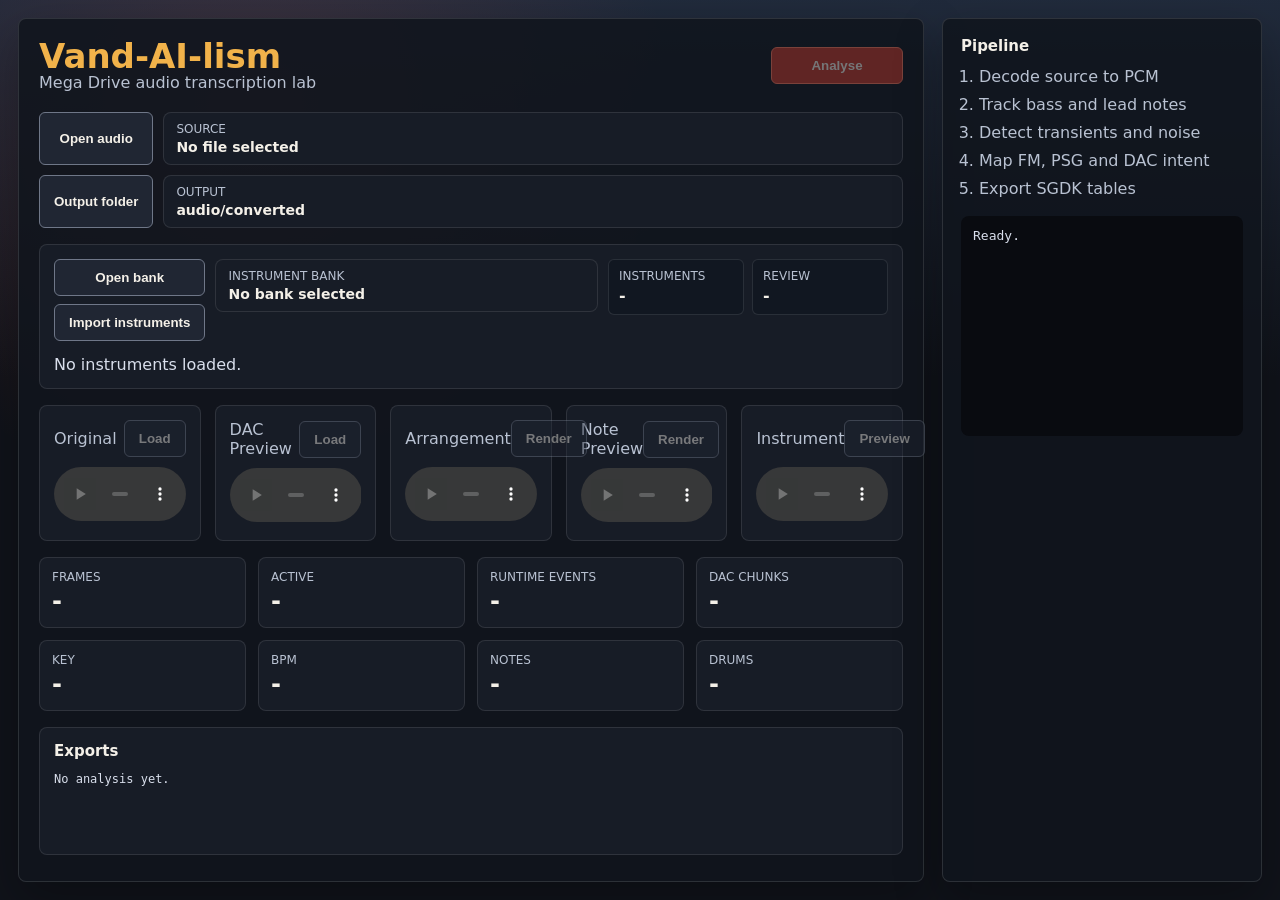
==== tools/audio/vand_ai_lism/ui/index.html @ ace04cd9 "Add musical preview analysis and progress UI" ====
<!doctype html>
<html lang="en">
  <head>
    <meta charset="UTF-8" />
    <meta name="viewport" content="width=device-width, initial-scale=1.0" />
    <title>Vand-AI-lism</title>
    <link rel="stylesheet" href="./styles.css" />
  </head>
  <body>
    <main class="shell">
      <section class="workspace">
        <header class="topbar">
          <div>
            <h1>Vand-AI-lism</h1>
            <p>Mega Drive audio transcription lab</p>
          </div>
          <button id="analyseBtn" class="primary" disabled>Analyse</button>
        </header>
        <div id="analysisProgress" class="progressBlock" hidden>
          <div class="progressLabel">Analysing audio pipeline</div>
          <div class="progressTrack"><div></div></div>
        </div>

        <section class="pickers">
          <button id="openBtn">Open audio</button>
          <div class="path">
            <span>Source</span>
            <strong id="sourcePath">No file selected</strong>
          </div>
          <button id="outputBtn">Output folder</button>
          <div class="path">
            <span>Output</span>
            <strong id="outputPath">audio/converted</strong>
          </div>
        </section>

        <section class="instrumentBank">
          <div class="bankActions">
            <button id="openBankBtn">Open bank</button>
            <button id="importBankBtn">Import instruments</button>
          </div>
          <div class="path">
            <span>Instrument bank</span>
            <strong id="bankPath">No bank selected</strong>
          </div>
          <div class="bankMeta">
            <div><span>Instruments</span><strong id="bankCount">-</strong></div>
            <div><span>Review</span><strong id="bankReview">-</strong></div>
          </div>
          <div id="instrumentList" class="instrumentList">No instruments loaded.</div>
        </section>

        <section class="players">
          <article>
            <div class="panelTitle">
              <span>Original</span>
              <button id="loadOriginalBtn" disabled>Load</button>
            </div>
            <audio id="originalPlayer" controls></audio>
          </article>
          <article>
            <div class="panelTitle">
              <span>DAC Preview</span>
              <button id="loadDacBtn" disabled>Load</button>
            </div>
            <div id="dacProgress" class="progressBlock compact" hidden>
              <div class="progressLabel">Loading DAC preview</div>
              <div class="progressTrack"><div></div></div>
            </div>
            <audio id="dacPlayer" controls></audio>
          </article>
          <article>
            <div class="panelTitle">
              <span>Arrangement</span>
              <button id="loadArrangementBtn" disabled>Render</button>
            </div>
            <div id="arrangementProgress" class="progressBlock compact" hidden>
              <div class="progressLabel">Rendering frame preview</div>
              <div class="progressTrack"><div></div></div>
            </div>
            <audio id="arrangementPlayer" controls></audio>
          </article>
          <article>
            <div class="panelTitle">
              <span>Note Preview</span>
              <button id="loadNoteBtn" disabled>Render</button>
            </div>
            <div id="noteProgress" class="progressBlock compact" hidden>
              <div class="progressLabel">Rendering note preview</div>
              <div class="progressTrack"><div></div></div>
            </div>
            <audio id="notePlayer" controls></audio>
          </article>
          <article>
            <div class="panelTitle">
              <span>Instrument</span>
              <button id="previewInstrumentBtn" disabled>Preview</button>
            </div>
            <div id="instrumentProgress" class="progressBlock compact" hidden>
              <div class="progressLabel">Rendering instrument</div>
              <div class="progressTrack"><div></div></div>
            </div>
            <audio id="instrumentPlayer" controls></audio>
          </article>
        </section>

        <section class="stats">
          <div><span>Frames</span><strong id="frames">-</strong></div>
          <div><span>Active</span><strong id="activeFrames">-</strong></div>
          <div><span>Runtime Events</span><strong id="runtimeEvents">-</strong></div>
          <div><span>DAC Chunks</span><strong id="dacChunks">-</strong></div>
          <div><span>Key</span><strong id="musicKey">-</strong></div>
          <div><span>BPM</span><strong id="musicBpm">-</strong></div>
          <div><span>Notes</span><strong id="musicNotes">-</strong></div>
          <div><span>Drums</span><strong id="musicDrums">-</strong></div>
        </section>

        <section class="exports">
          <h2>Exports</h2>
          <div id="exportList" class="exportList">No analysis yet.</div>
        </section>
      </section>

      <aside class="side">
        <h2>Pipeline</h2>
        <ol>
          <li>Decode source to PCM</li>
          <li>Track bass and lead notes</li>
          <li>Detect transients and noise</li>
          <li>Map FM, PSG and DAC intent</li>
          <li>Export SGDK tables</li>
        </ol>
        <pre id="log">Ready.</pre>
      </aside>
    </main>
    <script type="module" src="./main.js"></script>
  </body>
</html>
---- tools/audio/vand_ai_lism/ui/styles.css ----
:root {
  color-scheme: dark;
  font-family:
    Inter, ui-sans-serif, system-ui, -apple-system, BlinkMacSystemFont, "Segoe UI",
    sans-serif;
  background: #10131a;
  color: #f4f0e8;
}

* {
  box-sizing: border-box;
}

body {
  margin: 0;
  min-height: 100vh;
  background:
    linear-gradient(180deg, rgba(52, 70, 99, 0.46), transparent 42%),
    radial-gradient(circle at 20% 12%, rgba(231, 71, 46, 0.22), transparent 32%),
    #10131a;
}

button {
  border: 1px solid #6f7788;
  border-radius: 6px;
  padding: 10px 14px;
  background: #202633;
  color: #f4f0e8;
  font-weight: 700;
  cursor: pointer;
}

button:hover:not(:disabled) {
  border-color: #f1b24a;
  background: #2a3141;
}

button:disabled {
  cursor: not-allowed;
  opacity: 0.44;
}

.primary {
  min-width: 132px;
  background: #c4382b;
  border-color: #ff795e;
}

.shell {
  display: grid;
  grid-template-columns: minmax(0, 1fr) 320px;
  gap: 18px;
  min-height: 100vh;
  padding: 18px;
}

.workspace,
.side {
  border: 1px solid rgba(255, 255, 255, 0.12);
  border-radius: 8px;
  background: rgba(17, 21, 29, 0.88);
  box-shadow: 0 18px 48px rgba(0, 0, 0, 0.28);
}

.workspace {
  padding: 20px;
}

.side {
  padding: 18px;
}

.topbar {
  display: flex;
  align-items: center;
  justify-content: space-between;
  gap: 18px;
  margin-bottom: 20px;
}

.progressBlock {
  margin: -8px 0 16px;
  padding: 9px 11px;
  border: 1px solid rgba(241, 178, 74, 0.38);
  border-radius: 8px;
  background: rgba(196, 56, 43, 0.10);
}

.progressBlock.compact {
  margin: 0 0 10px;
  padding: 7px 8px;
}

.progressLabel {
  margin-bottom: 6px;
  color: #f1b24a;
  font-size: 12px;
  font-weight: 800;
  letter-spacing: 0;
}

.progressTrack {
  position: relative;
  height: 8px;
  overflow: hidden;
  border-radius: 999px;
  background: #2b2020;
}

.progressTrack div {
  position: absolute;
  inset: 0 auto 0 -42%;
  width: 42%;
  border-radius: inherit;
  background: linear-gradient(90deg, #ff5538, #f1b24a, #ff795e);
  animation: progressSweep 1.05s ease-in-out infinite;
}

@keyframes progressSweep {
  from {
    transform: translateX(0);
  }
  to {
    transform: translateX(340%);
  }
}

h1,
h2,
p {
  margin: 0;
}

h1 {
  font-size: 34px;
  line-height: 1;
  color: #f1b24a;
}

h2 {
  font-size: 15px;
  margin-bottom: 12px;
}

p,
span,
li {
  color: #b9c2d2;
}

.pickers {
  display: grid;
  grid-template-columns: auto minmax(0, 1fr);
  gap: 10px;
  align-items: stretch;
  margin-bottom: 16px;
}

.path,
.exports,
.stats div,
.players article,
.instrumentBank {
  border: 1px solid rgba(255, 255, 255, 0.10);
  border-radius: 8px;
  background: #171c26;
}

.path {
  min-width: 0;
  padding: 9px 12px;
}

.path span,
.stats span {
  display: block;
  margin-bottom: 3px;
  font-size: 12px;
  text-transform: uppercase;
}

.path strong {
  display: block;
  overflow: hidden;
  text-overflow: ellipsis;
  white-space: nowrap;
  font-size: 14px;
}

.instrumentBank {
  display: grid;
  grid-template-columns: auto minmax(0, 1fr) 280px;
  gap: 10px;
  align-items: start;
  margin-bottom: 16px;
  padding: 14px;
}

.bankActions {
  display: grid;
  gap: 8px;
}

.bankMeta {
  display: grid;
  grid-template-columns: 1fr 1fr;
  gap: 8px;
}

.bankMeta div {
  min-width: 0;
  border: 1px solid rgba(255, 255, 255, 0.10);
  border-radius: 6px;
  padding: 9px 10px;
  background: #111721;
}

.bankMeta span {
  display: block;
  margin-bottom: 3px;
  font-size: 12px;
  text-transform: uppercase;
}

.bankMeta strong {
  display: block;
  overflow: hidden;
  text-overflow: ellipsis;
  white-space: nowrap;
}

.instrumentList {
  grid-column: 1 / -1;
  display: grid;
  grid-template-columns: repeat(auto-fill, minmax(190px, 1fr));
  gap: 8px;
  max-height: 190px;
  overflow: auto;
  padding-top: 4px;
  color: #d9dfec;
}

.instrumentRow {
  display: grid;
  gap: 2px;
  min-width: 0;
  padding: 9px 10px;
  text-align: left;
  background: #111721;
}

.instrumentRow.active {
  border-color: #f1b24a;
  background: #2d2530;
}

.instrumentRow strong,
.instrumentRow span {
  overflow: hidden;
  text-overflow: ellipsis;
  white-space: nowrap;
}

.instrumentRow span {
  font-size: 12px;
}

.players {
  display: grid;
  grid-template-columns: repeat(5, minmax(0, 1fr));
  gap: 14px;
  margin-bottom: 16px;
}

.players article {
  padding: 14px;
}

.panelTitle {
  display: flex;
  justify-content: space-between;
  align-items: center;
  margin-bottom: 10px;
}

audio {
  width: 100%;
}

.stats {
  display: grid;
  grid-template-columns: repeat(4, 1fr);
  gap: 12px;
  margin-bottom: 16px;
}

.stats div {
  padding: 12px;
}

.stats strong {
  font-size: 24px;
}

.exports {
  min-height: 128px;
  padding: 14px;
}

.exportList {
  display: grid;
  gap: 8px;
  color: #d9dfec;
  font-family: ui-monospace, "SFMono-Regular", Consolas, monospace;
  font-size: 12px;
  word-break: break-all;
}

.side ol {
  padding-left: 18px;
  margin: 0 0 18px;
}

.side li {
  margin-bottom: 9px;
}

pre {
  min-height: 220px;
  margin: 0;
  border-radius: 8px;
  padding: 12px;
  overflow: auto;
  background: #090b10;
  color: #d9dfec;
  white-space: pre-wrap;
}

@media (max-width: 900px) {
  .shell,
  .instrumentBank,
  .players,
  .stats {
    grid-template-columns: 1fr;
  }
}
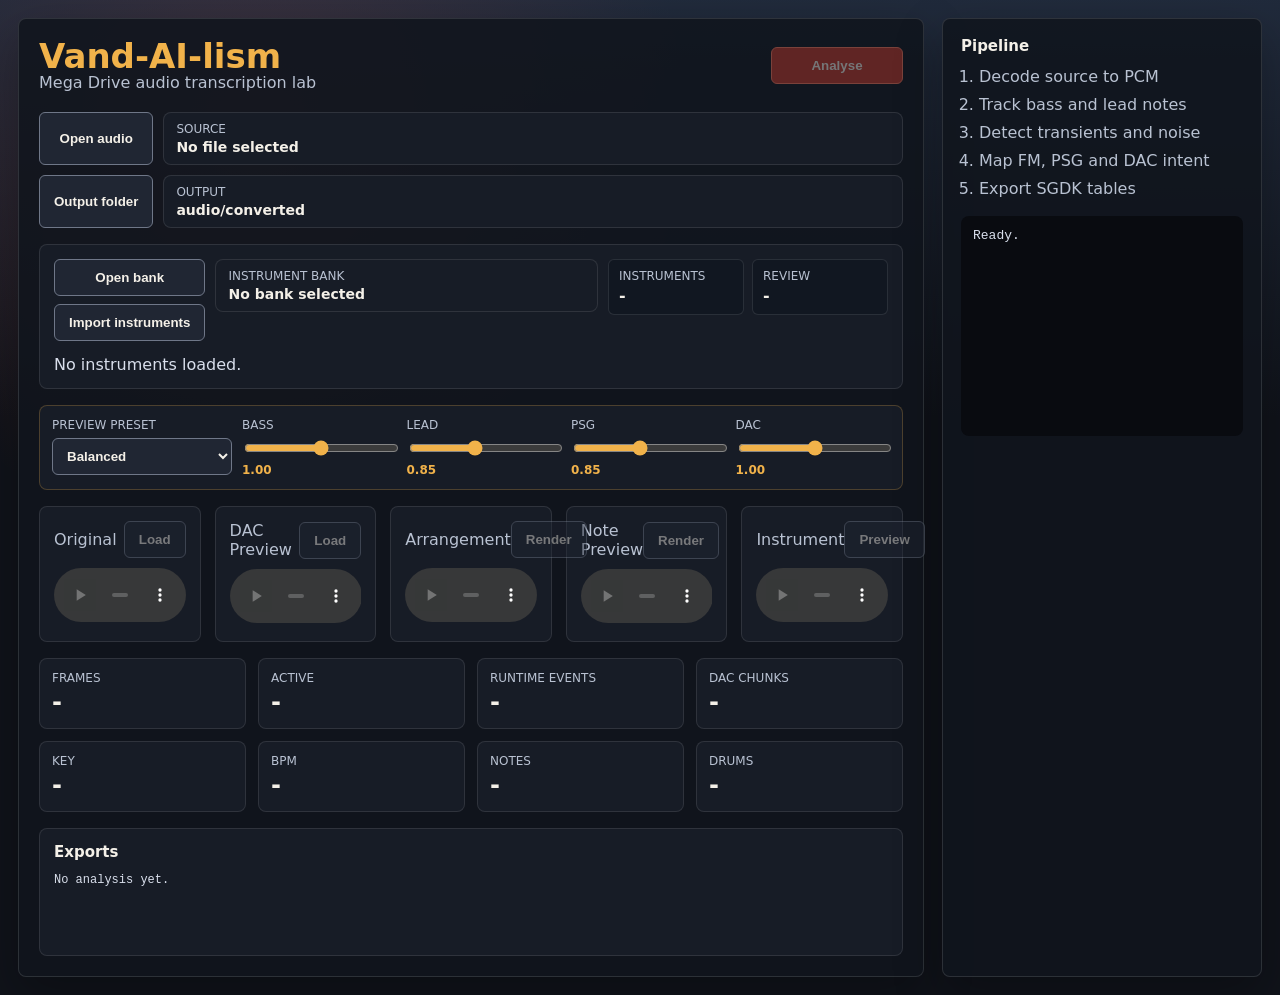
==== commit 01069ebb: "Add note preview mix presets" ====
--- a/tools/audio/vand_ai_lism/ui/index.html
+++ b/tools/audio/vand_ai_lism/ui/index.html
@@ -7,6 +7,10 @@
     <link rel="stylesheet" href="./styles.css" />
   </head>
   <body>
+    <div id="globalBusy" class="globalBusy" hidden>
+      <div class="globalBusyLabel" id="globalBusyLabel">Working</div>
+      <div class="progressTrack"><div></div></div>
+    </div>
     <main class="shell">
       <section class="workspace">
         <header class="topbar">
@@ -48,6 +52,39 @@
             <div><span>Review</span><strong id="bankReview">-</strong></div>
           </div>
           <div id="instrumentList" class="instrumentList">No instruments loaded.</div>
+        </section>
+
+        <section class="renderControls">
+          <label>
+            <span>Preview preset</span>
+            <select id="previewPreset">
+              <option value="balanced">Balanced</option>
+              <option value="clean">Clean FM</option>
+              <option value="dac-heavy">DAC Heavy</option>
+              <option value="lead-cut">Bass First</option>
+              <option value="custom">Custom</option>
+            </select>
+          </label>
+          <label>
+            <span>Bass</span>
+            <input id="bassGain" type="range" min="0" max="2" step="0.05" value="1" />
+            <strong id="bassGainValue">1.00</strong>
+          </label>
+          <label>
+            <span>Lead</span>
+            <input id="leadGain" type="range" min="0" max="2" step="0.05" value="0.85" />
+            <strong id="leadGainValue">0.85</strong>
+          </label>
+          <label>
+            <span>PSG</span>
+            <input id="psgGain" type="range" min="0" max="2" step="0.05" value="0.85" />
+            <strong id="psgGainValue">0.85</strong>
+          </label>
+          <label>
+            <span>DAC</span>
+            <input id="dacGain" type="range" min="0" max="2" step="0.05" value="1" />
+            <strong id="dacGainValue">1.00</strong>
+          </label>
         </section>
 
         <section class="players">
--- a/tools/audio/vand_ai_lism/ui/styles.css
+++ b/tools/audio/vand_ai_lism/ui/styles.css
@@ -18,6 +18,33 @@
     linear-gradient(180deg, rgba(52, 70, 99, 0.46), transparent 42%),
     radial-gradient(circle at 20% 12%, rgba(231, 71, 46, 0.22), transparent 32%),
     #10131a;
+}
+
+[hidden] {
+  display: none !important;
+}
+
+.globalBusy {
+  position: fixed;
+  top: 12px;
+  left: 50%;
+  z-index: 1000;
+  width: min(620px, calc(100vw - 32px));
+  transform: translateX(-50%);
+  border: 2px solid #ff8a34;
+  border-radius: 8px;
+  padding: 12px 14px;
+  background: rgba(26, 13, 8, 0.96);
+  box-shadow:
+    0 18px 44px rgba(0, 0, 0, 0.42),
+    0 0 28px rgba(255, 102, 42, 0.28);
+}
+
+.globalBusyLabel {
+  margin-bottom: 8px;
+  color: #ffb24a;
+  font-size: 14px;
+  font-weight: 900;
 }
 
 button {
@@ -30,6 +57,21 @@
   cursor: pointer;
 }
 
+select,
+input[type="range"] {
+  accent-color: #f1b24a;
+}
+
+select {
+  width: 100%;
+  border: 1px solid #6f7788;
+  border-radius: 6px;
+  padding: 9px 10px;
+  background: #202633;
+  color: #f4f0e8;
+  font-weight: 700;
+}
+
 button:hover:not(:disabled) {
   border-color: #f1b24a;
   background: #2a3141;
@@ -272,6 +314,39 @@
   margin-bottom: 16px;
 }
 
+.renderControls {
+  display: grid;
+  grid-template-columns: 180px repeat(4, minmax(0, 1fr));
+  gap: 10px;
+  margin-bottom: 16px;
+  padding: 12px;
+  border: 1px solid rgba(241, 178, 74, 0.24);
+  border-radius: 8px;
+  background: #171c26;
+}
+
+.renderControls label {
+  min-width: 0;
+}
+
+.renderControls span {
+  display: block;
+  margin-bottom: 6px;
+  font-size: 12px;
+  text-transform: uppercase;
+}
+
+.renderControls input {
+  width: 100%;
+}
+
+.renderControls strong {
+  display: block;
+  margin-top: 3px;
+  color: #f1b24a;
+  font-size: 12px;
+}
+
 .players article {
   padding: 14px;
 }
@@ -339,6 +414,7 @@
 @media (max-width: 900px) {
   .shell,
   .instrumentBank,
+  .renderControls,
   .players,
   .stats {
     grid-template-columns: 1fr;
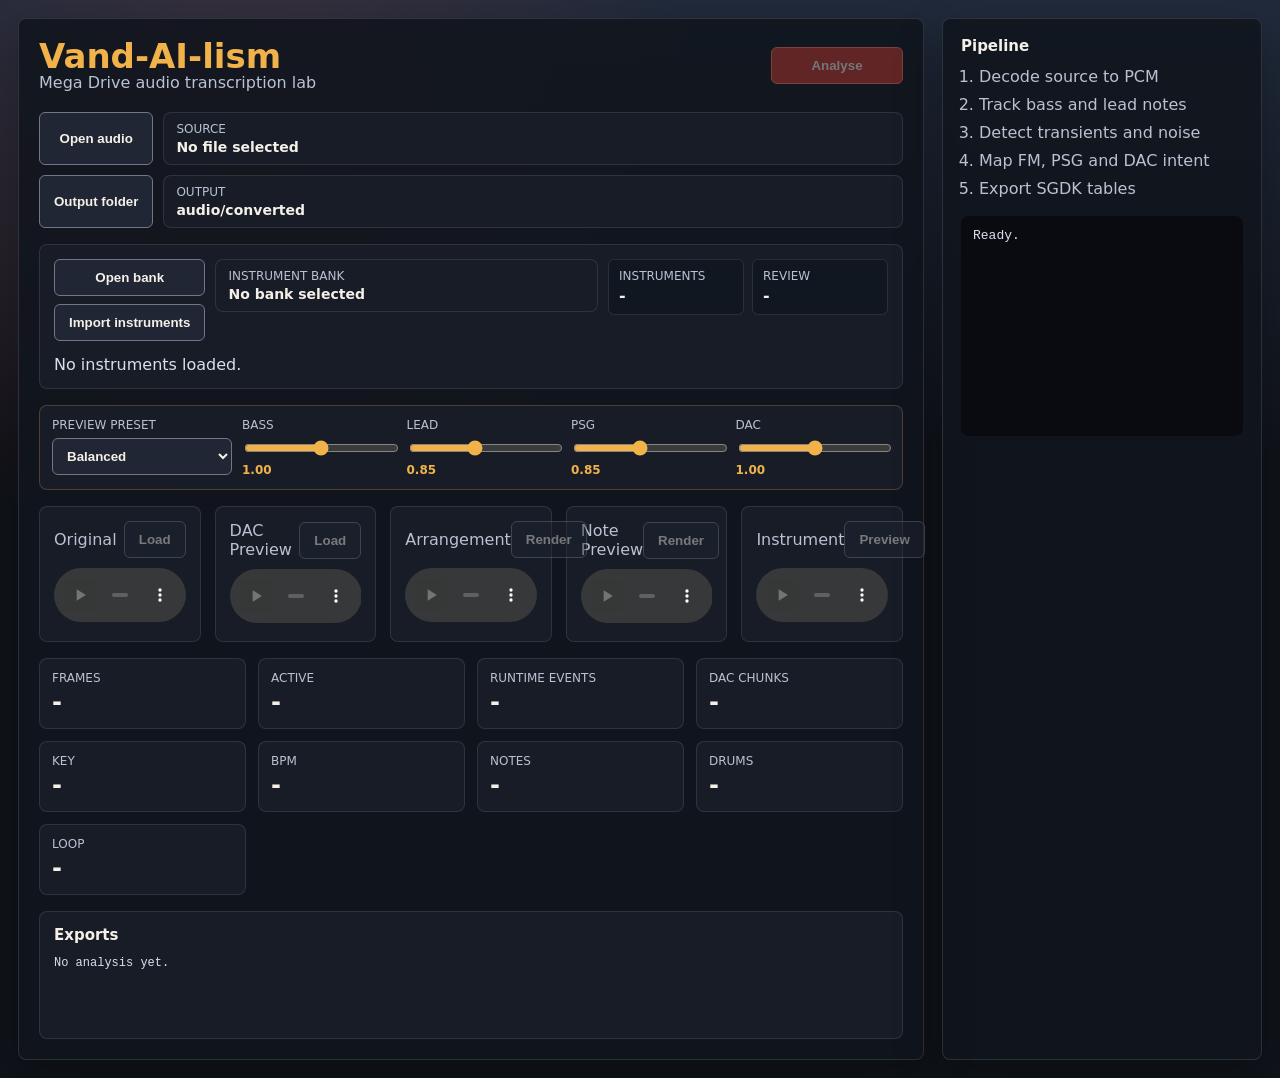
==== commit 28956052: "Export loop metadata for audio render plans" ====
--- a/tools/audio/vand_ai_lism/ui/index.html
+++ b/tools/audio/vand_ai_lism/ui/index.html
@@ -150,6 +150,7 @@
           <div><span>BPM</span><strong id="musicBpm">-</strong></div>
           <div><span>Notes</span><strong id="musicNotes">-</strong></div>
           <div><span>Drums</span><strong id="musicDrums">-</strong></div>
+          <div><span>Loop</span><strong id="musicLoop">-</strong></div>
         </section>
 
         <section class="exports">
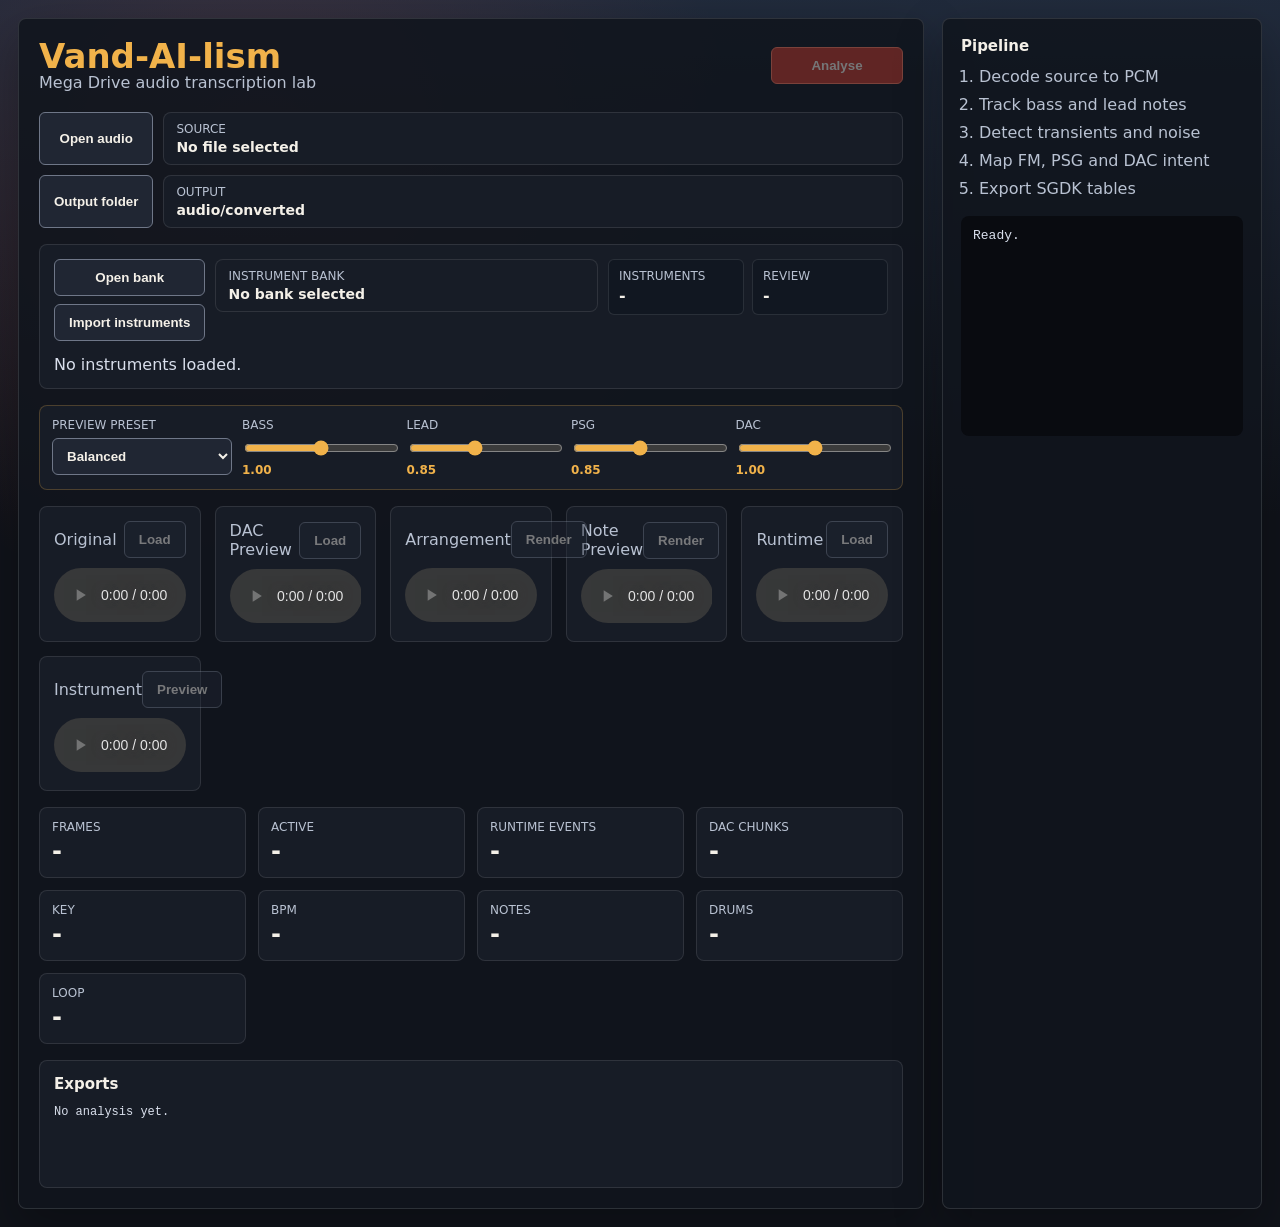
==== commit 7ff5b213: "Add runtime audio preview to Vand-AI-lism" ====
--- a/tools/audio/vand_ai_lism/ui/index.html
+++ b/tools/audio/vand_ai_lism/ui/index.html
@@ -130,6 +130,17 @@
           </article>
           <article>
             <div class="panelTitle">
+              <span>Runtime</span>
+              <button id="loadRuntimeBtn" disabled>Load</button>
+            </div>
+            <div id="runtimeProgress" class="progressBlock compact" hidden>
+              <div class="progressLabel">Loading runtime preview</div>
+              <div class="progressTrack"><div></div></div>
+            </div>
+            <audio id="runtimePlayer" controls></audio>
+          </article>
+          <article>
+            <div class="panelTitle">
               <span>Instrument</span>
               <button id="previewInstrumentBtn" disabled>Preview</button>
             </div>
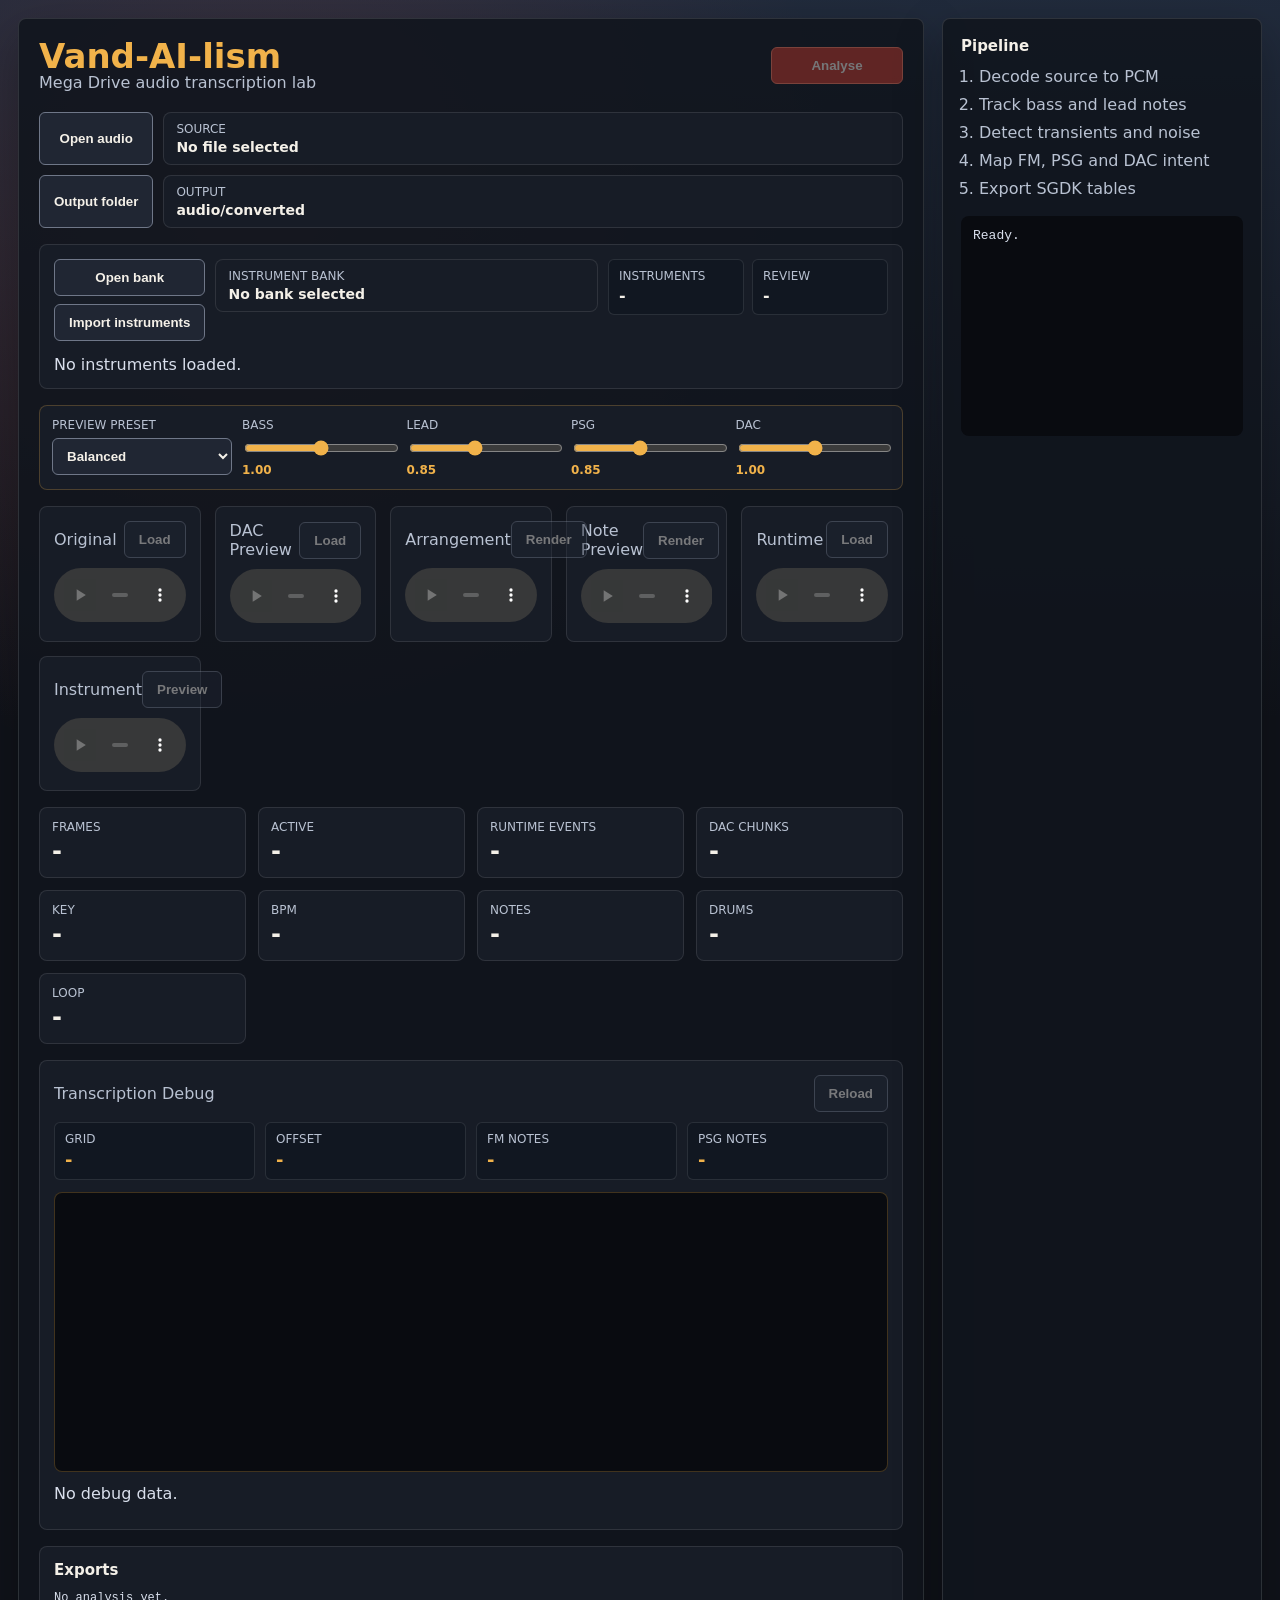
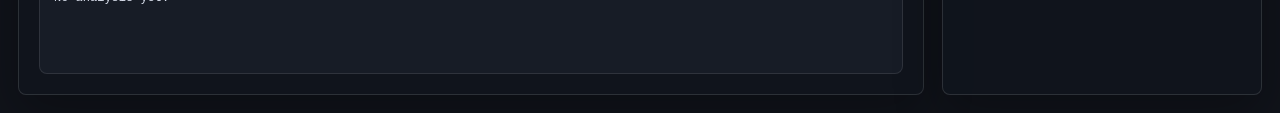
==== commit 72675d74: "Add audio transcription debug view" ====
--- a/tools/audio/vand_ai_lism/ui/index.html
+++ b/tools/audio/vand_ai_lism/ui/index.html
@@ -164,6 +164,22 @@
           <div><span>Loop</span><strong id="musicLoop">-</strong></div>
         </section>
 
+        <section class="debugPanel">
+          <div class="panelTitle">
+            <span>Transcription Debug</span>
+            <button id="reloadDebugBtn" disabled>Reload</button>
+          </div>
+          <div class="debugMeta" id="debugMeta">
+            <div><span>Grid</span><strong>-</strong></div>
+            <div><span>Offset</span><strong>-</strong></div>
+            <div><span>FM Notes</span><strong>-</strong></div>
+            <div><span>PSG Notes</span><strong>-</strong></div>
+          </div>
+          <canvas id="debugCanvas" width="1280" height="280"></canvas>
+          <div id="trackSummary" class="trackSummary">No debug data.</div>
+          <div id="noteInspector" class="noteInspector"></div>
+        </section>
+
         <section class="exports">
           <h2>Exports</h2>
           <div id="exportList" class="exportList">No analysis yet.</div>
--- a/tools/audio/vand_ai_lism/ui/styles.css
+++ b/tools/audio/vand_ai_lism/ui/styles.css
@@ -377,6 +377,103 @@
   font-size: 24px;
 }
 
+.debugPanel {
+  margin-bottom: 16px;
+  border: 1px solid rgba(255, 255, 255, 0.10);
+  border-radius: 8px;
+  padding: 14px;
+  background: #171c26;
+}
+
+.debugMeta {
+  display: grid;
+  grid-template-columns: repeat(4, minmax(0, 1fr));
+  gap: 10px;
+  margin-bottom: 12px;
+}
+
+.debugMeta div,
+.trackSummary article,
+.noteInspector div {
+  border: 1px solid rgba(255, 255, 255, 0.10);
+  border-radius: 6px;
+  background: #111721;
+}
+
+.debugMeta div {
+  padding: 9px 10px;
+}
+
+.debugMeta span {
+  display: block;
+  margin-bottom: 3px;
+  font-size: 12px;
+  text-transform: uppercase;
+}
+
+.debugMeta strong {
+  color: #f1b24a;
+  font-size: 18px;
+}
+
+#debugCanvas {
+  display: block;
+  width: 100%;
+  height: 280px;
+  border: 1px solid rgba(241, 178, 74, 0.24);
+  border-radius: 8px;
+  background: #090b10;
+}
+
+.trackSummary {
+  display: grid;
+  grid-template-columns: repeat(auto-fit, minmax(160px, 1fr));
+  gap: 8px;
+  margin-top: 12px;
+  color: #d9dfec;
+}
+
+.trackSummary article {
+  padding: 9px 10px;
+}
+
+.trackSummary strong,
+.trackSummary span {
+  display: block;
+  overflow: hidden;
+  text-overflow: ellipsis;
+  white-space: nowrap;
+}
+
+.trackSummary strong {
+  color: #f4f0e8;
+}
+
+.trackSummary span,
+.noteInspector span {
+  font-size: 12px;
+}
+
+.noteInspector {
+  display: grid;
+  grid-template-columns: repeat(auto-fill, minmax(170px, 1fr));
+  gap: 8px;
+  max-height: 190px;
+  margin-top: 12px;
+  overflow: auto;
+}
+
+.noteInspector div {
+  padding: 8px 9px;
+  font-family: ui-monospace, "SFMono-Regular", Consolas, monospace;
+  font-size: 12px;
+}
+
+.noteInspector strong {
+  display: block;
+  color: #f1b24a;
+}
+
 .exports {
   min-height: 128px;
   padding: 14px;
@@ -416,7 +513,8 @@
   .instrumentBank,
   .renderControls,
   .players,
-  .stats {
+  .stats,
+  .debugMeta {
     grid-template-columns: 1fr;
   }
 }
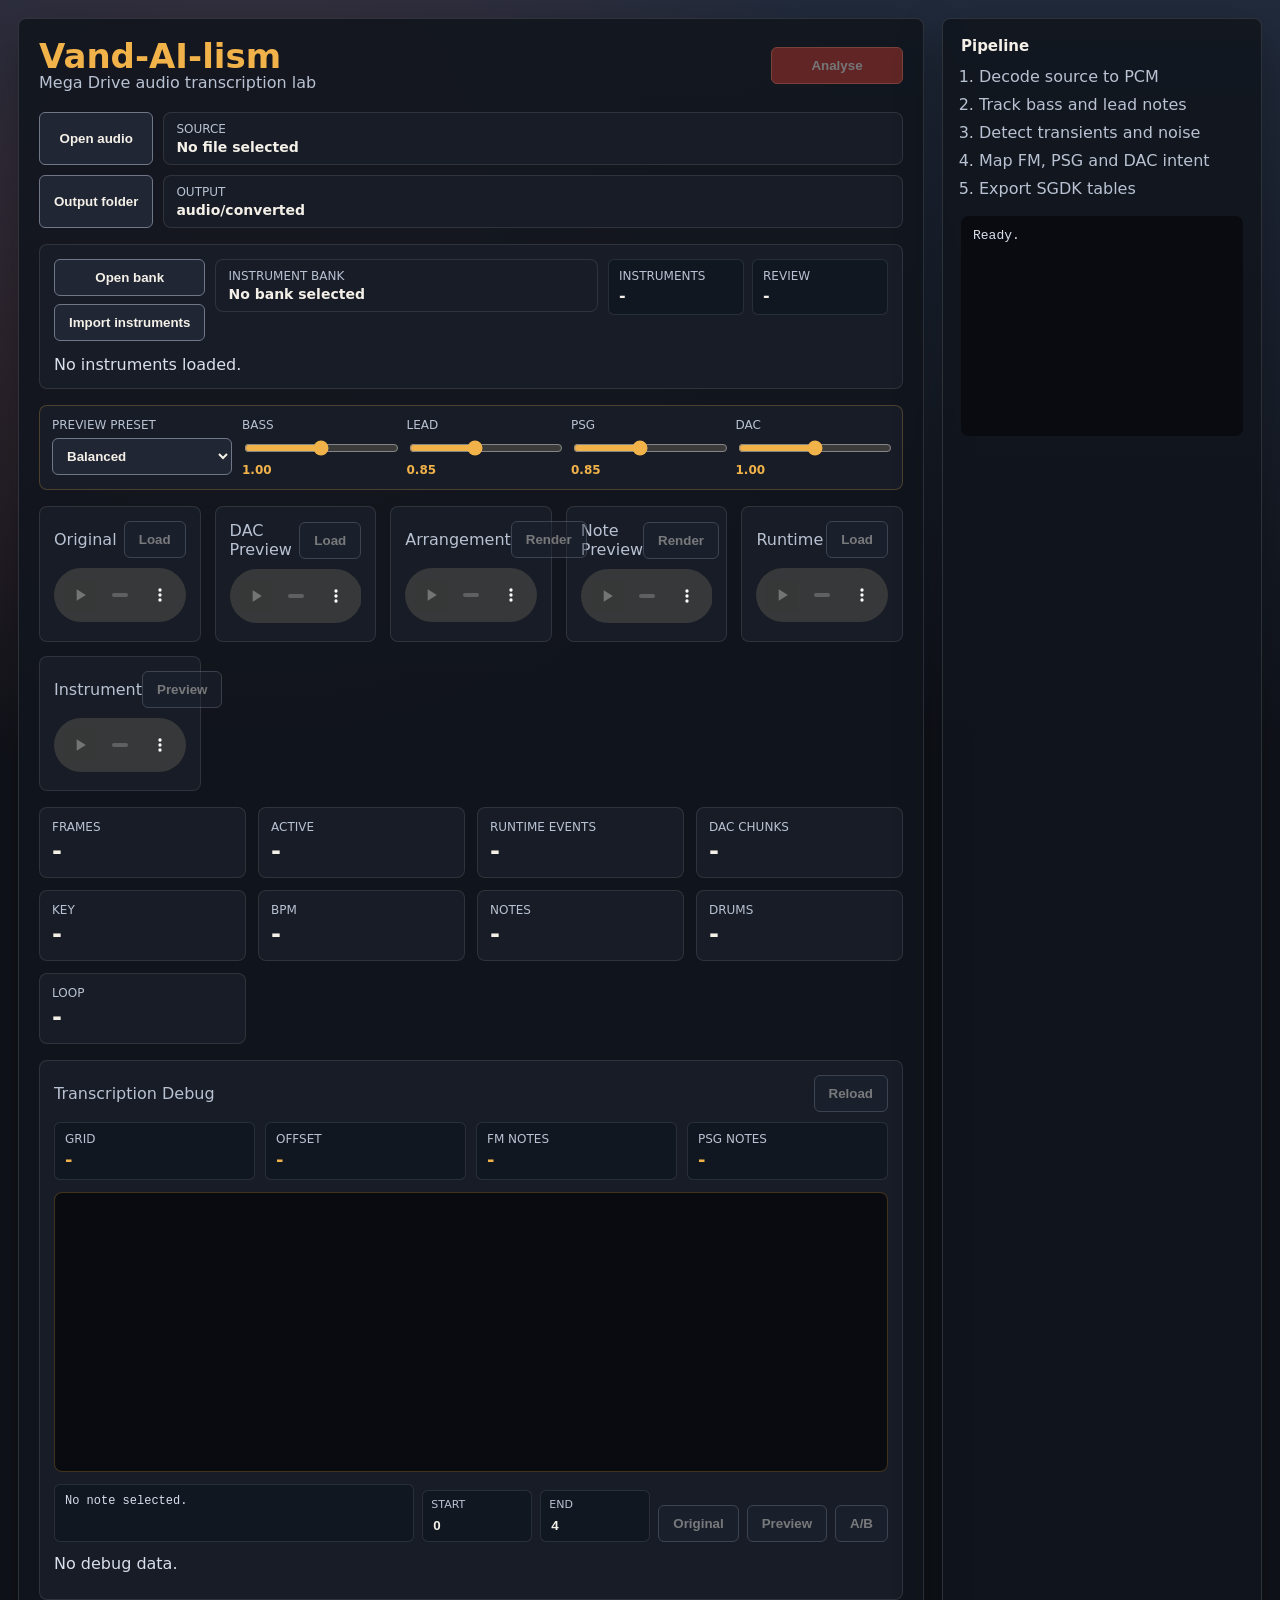
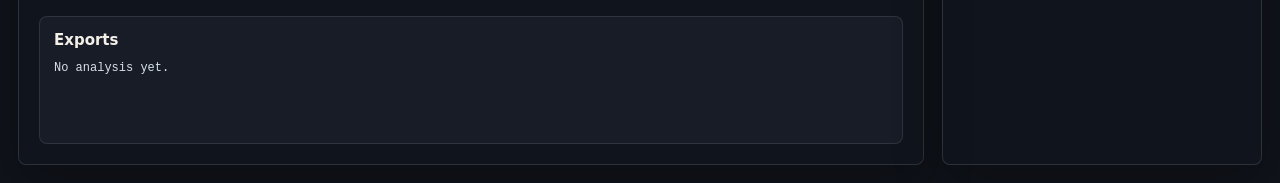
==== commit e5c1dfce: "Add debug note selection and AB playback" ====
--- a/tools/audio/vand_ai_lism/ui/index.html
+++ b/tools/audio/vand_ai_lism/ui/index.html
@@ -176,6 +176,20 @@
             <div><span>PSG Notes</span><strong>-</strong></div>
           </div>
           <canvas id="debugCanvas" width="1280" height="280"></canvas>
+          <div class="abControls">
+            <div class="selectedNote" id="selectedNote">No note selected.</div>
+            <label>
+              <span>Start</span>
+              <input id="abStart" type="number" min="0" step="0.01" value="0" />
+            </label>
+            <label>
+              <span>End</span>
+              <input id="abEnd" type="number" min="0" step="0.01" value="4" />
+            </label>
+            <button id="playOriginalRegionBtn" disabled>Original</button>
+            <button id="playPreviewRegionBtn" disabled>Preview</button>
+            <button id="playBothRegionBtn" disabled>A/B</button>
+          </div>
           <div id="trackSummary" class="trackSummary">No debug data.</div>
           <div id="noteInspector" class="noteInspector"></div>
         </section>
--- a/tools/audio/vand_ai_lism/ui/styles.css
+++ b/tools/audio/vand_ai_lism/ui/styles.css
@@ -423,6 +423,51 @@
   border: 1px solid rgba(241, 178, 74, 0.24);
   border-radius: 8px;
   background: #090b10;
+  cursor: crosshair;
+}
+
+.abControls {
+  display: grid;
+  grid-template-columns: minmax(260px, 1fr) 110px 110px auto auto auto;
+  gap: 8px;
+  align-items: end;
+  margin-top: 12px;
+}
+
+.selectedNote,
+.abControls label {
+  min-width: 0;
+  border: 1px solid rgba(255, 255, 255, 0.10);
+  border-radius: 6px;
+  background: #111721;
+}
+
+.selectedNote {
+  min-height: 58px;
+  padding: 9px 10px;
+  color: #d9dfec;
+  font-family: ui-monospace, "SFMono-Regular", Consolas, monospace;
+  font-size: 12px;
+}
+
+.abControls label {
+  padding: 7px 8px;
+}
+
+.abControls label span {
+  display: block;
+  margin-bottom: 4px;
+  font-size: 11px;
+  text-transform: uppercase;
+}
+
+.abControls input {
+  width: 100%;
+  border: 0;
+  outline: 0;
+  background: transparent;
+  color: #f4f0e8;
+  font-weight: 800;
 }
 
 .trackSummary {
@@ -514,7 +559,8 @@
   .renderControls,
   .players,
   .stats,
-  .debugMeta {
+  .debugMeta,
+  .abControls {
     grid-template-columns: 1fr;
   }
 }
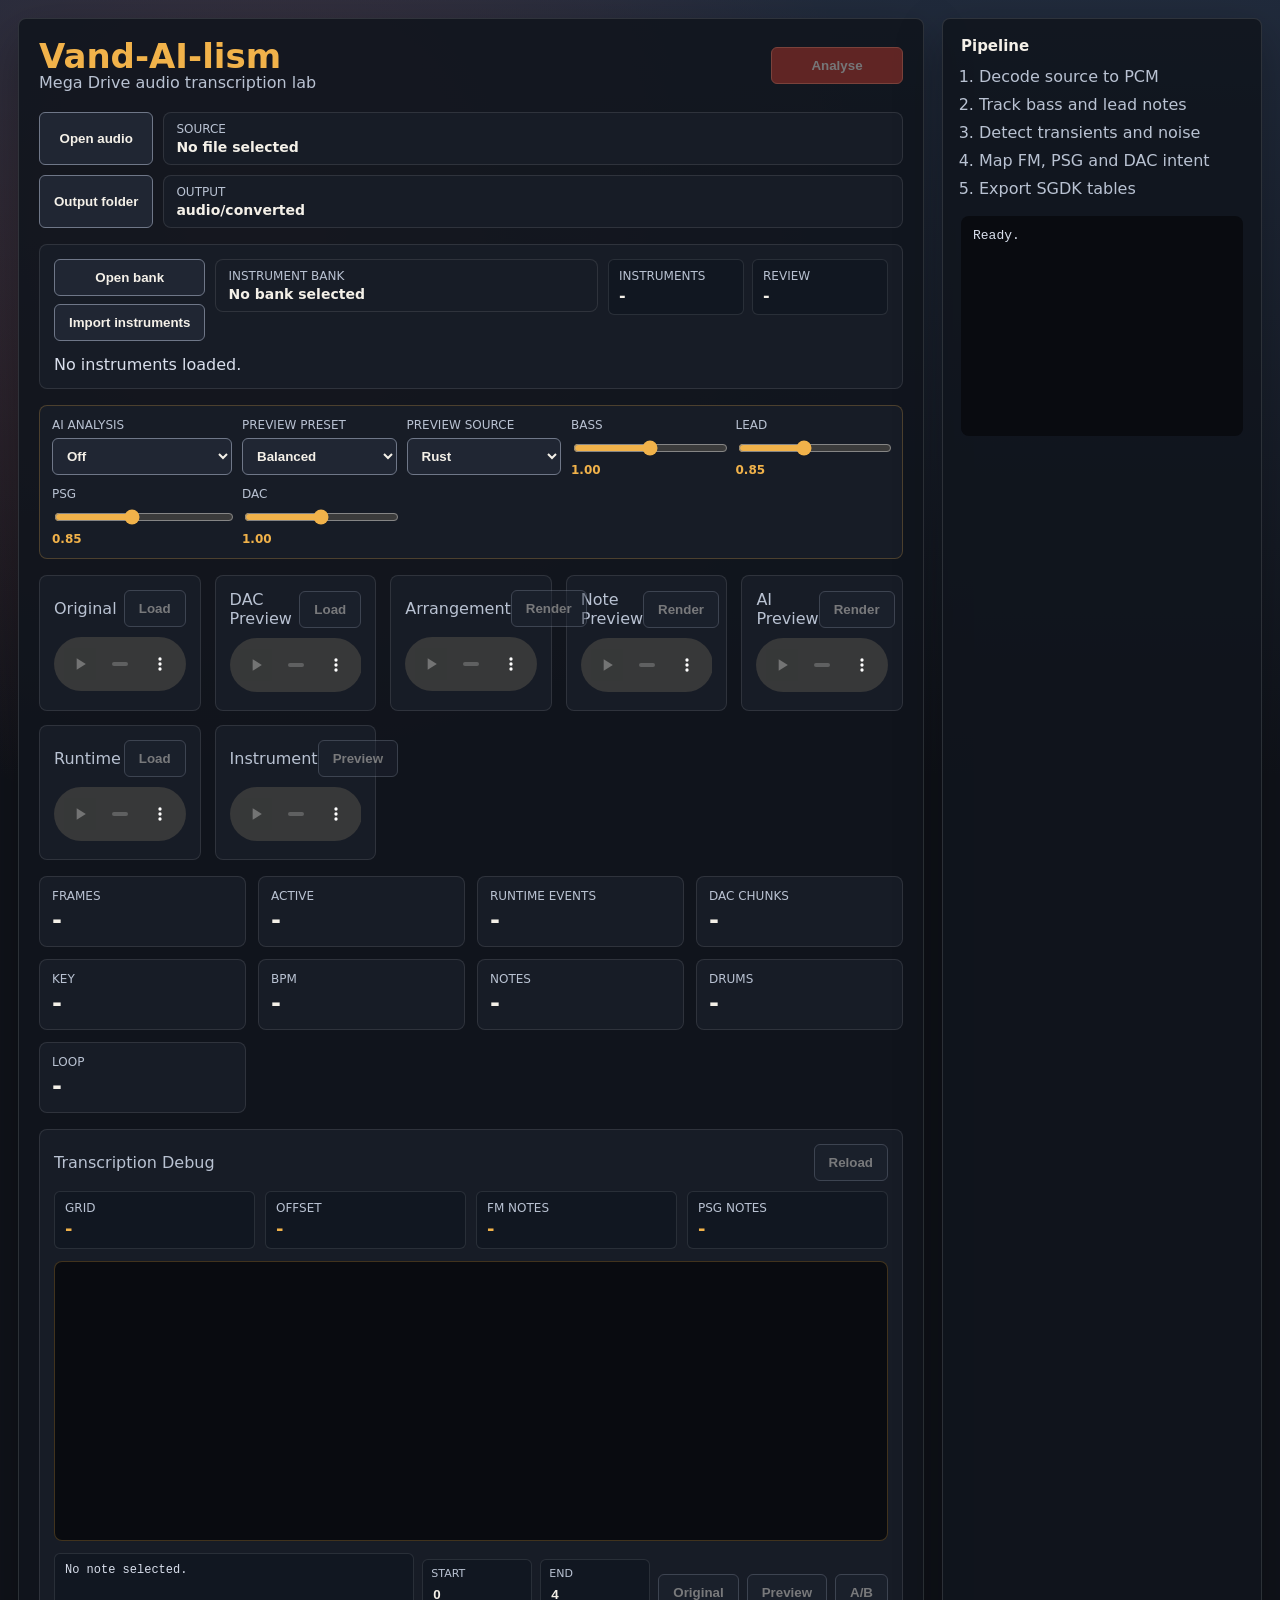
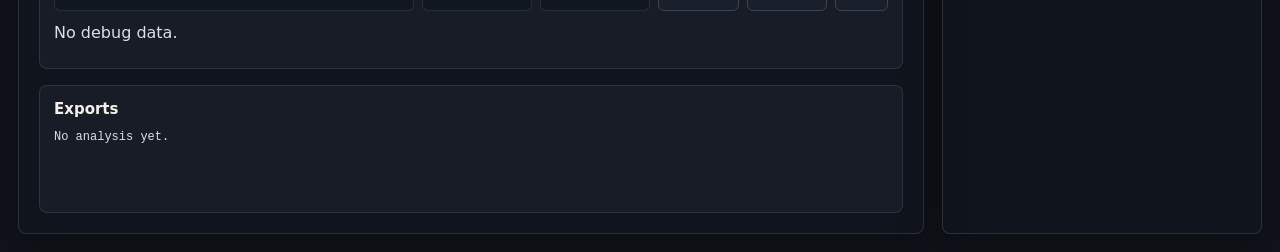
==== commit 7ec05b18: "Add Vand-AI-lism AI preview pipeline" ====
--- a/tools/audio/vand_ai_lism/ui/index.html
+++ b/tools/audio/vand_ai_lism/ui/index.html
@@ -56,6 +56,14 @@
 
         <section class="renderControls">
           <label>
+            <span>AI analysis</span>
+            <select id="aiBackend">
+              <option value="off">Off</option>
+              <option value="basic-pitch">Basic Pitch</option>
+              <option value="demucs-basic-pitch">Demucs + Basic Pitch</option>
+            </select>
+          </label>
+          <label>
             <span>Preview preset</span>
             <select id="previewPreset">
               <option value="balanced">Balanced</option>
@@ -66,6 +74,14 @@
             </select>
           </label>
           <label>
+            <span>Preview source</span>
+            <select id="previewSource">
+              <option value="rust">Rust</option>
+              <option value="ai">AI</option>
+              <option value="hybrid">Hybrid</option>
+            </select>
+          </label>
+          <label>
             <span>Bass</span>
             <input id="bassGain" type="range" min="0" max="2" step="0.05" value="1" />
             <strong id="bassGainValue">1.00</strong>
@@ -127,6 +143,17 @@
               <div class="progressTrack"><div></div></div>
             </div>
             <audio id="notePlayer" controls></audio>
+          </article>
+          <article>
+            <div class="panelTitle">
+              <span>AI Preview</span>
+              <button id="loadAiBtn" disabled>Render</button>
+            </div>
+            <div id="aiProgress" class="progressBlock compact" hidden>
+              <div class="progressLabel">Rendering AI preview</div>
+              <div class="progressTrack"><div></div></div>
+            </div>
+            <audio id="aiPlayer" controls></audio>
           </article>
           <article>
             <div class="panelTitle">
